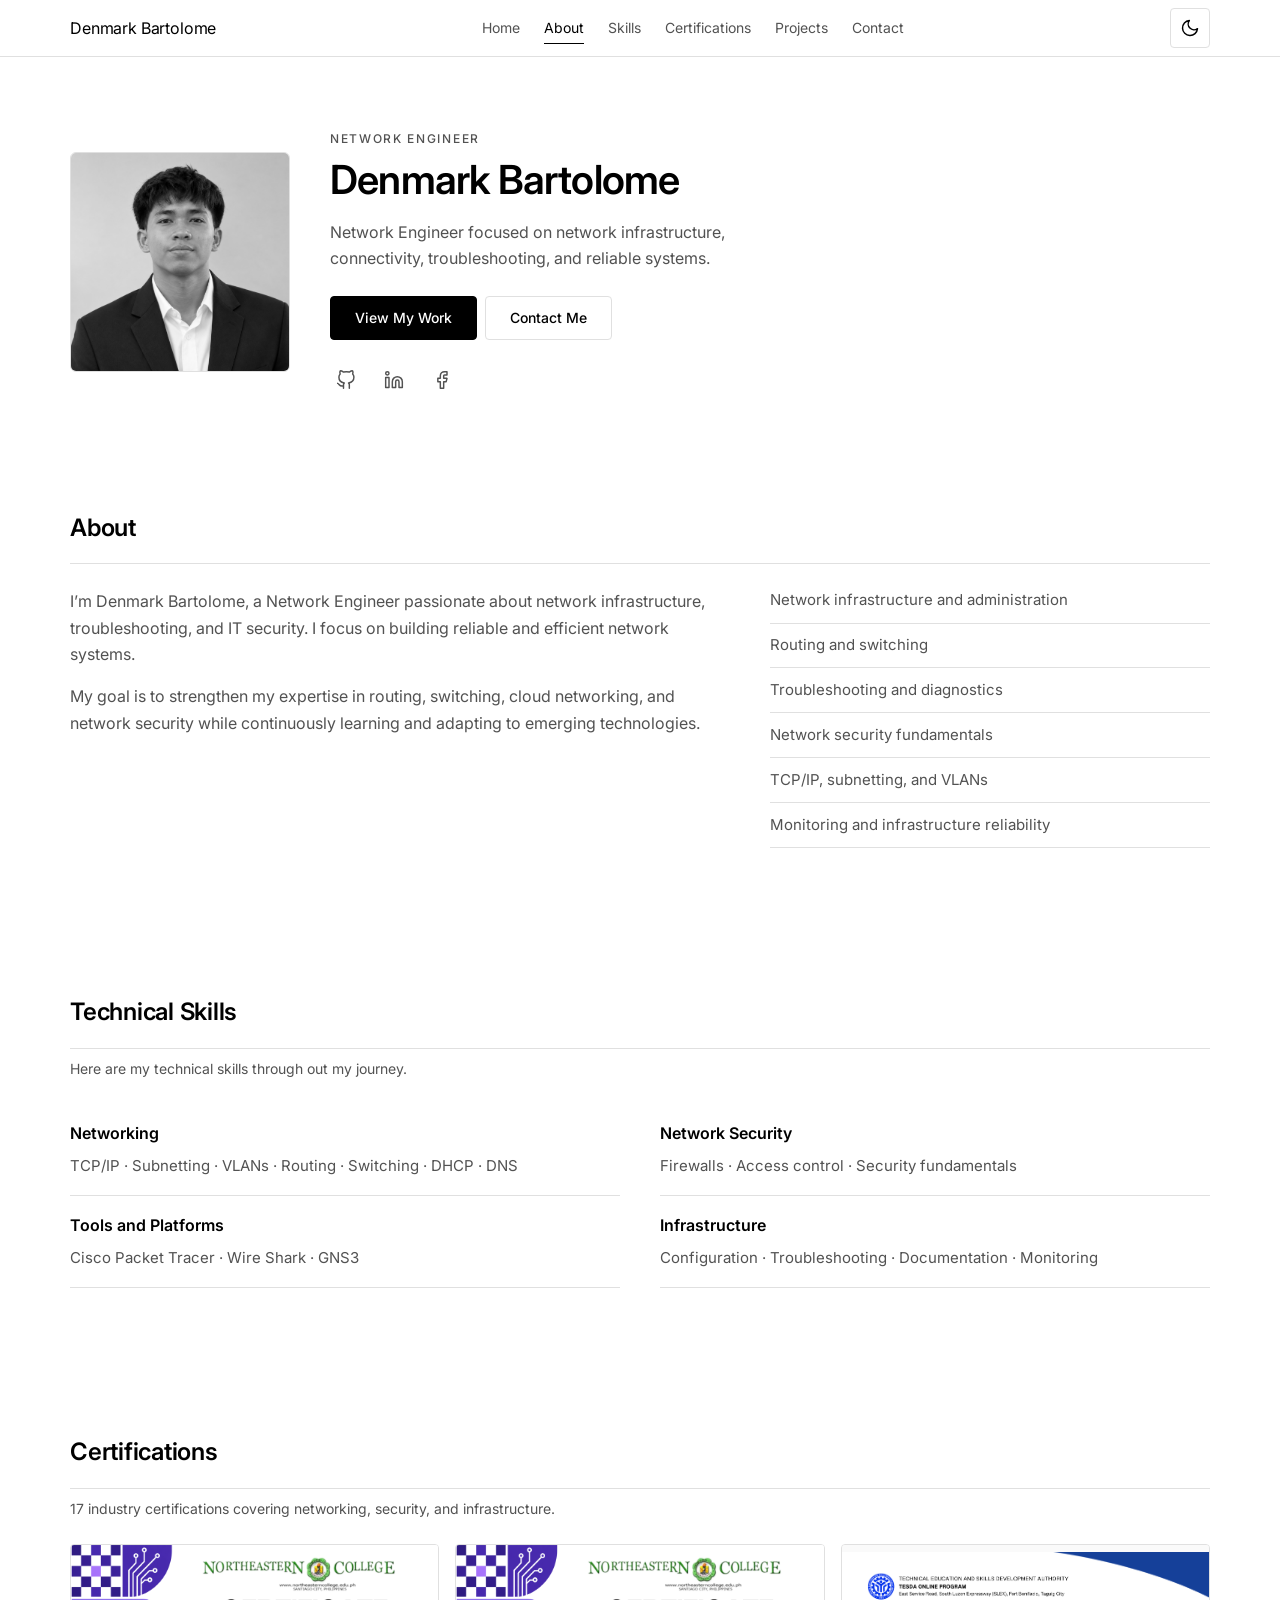
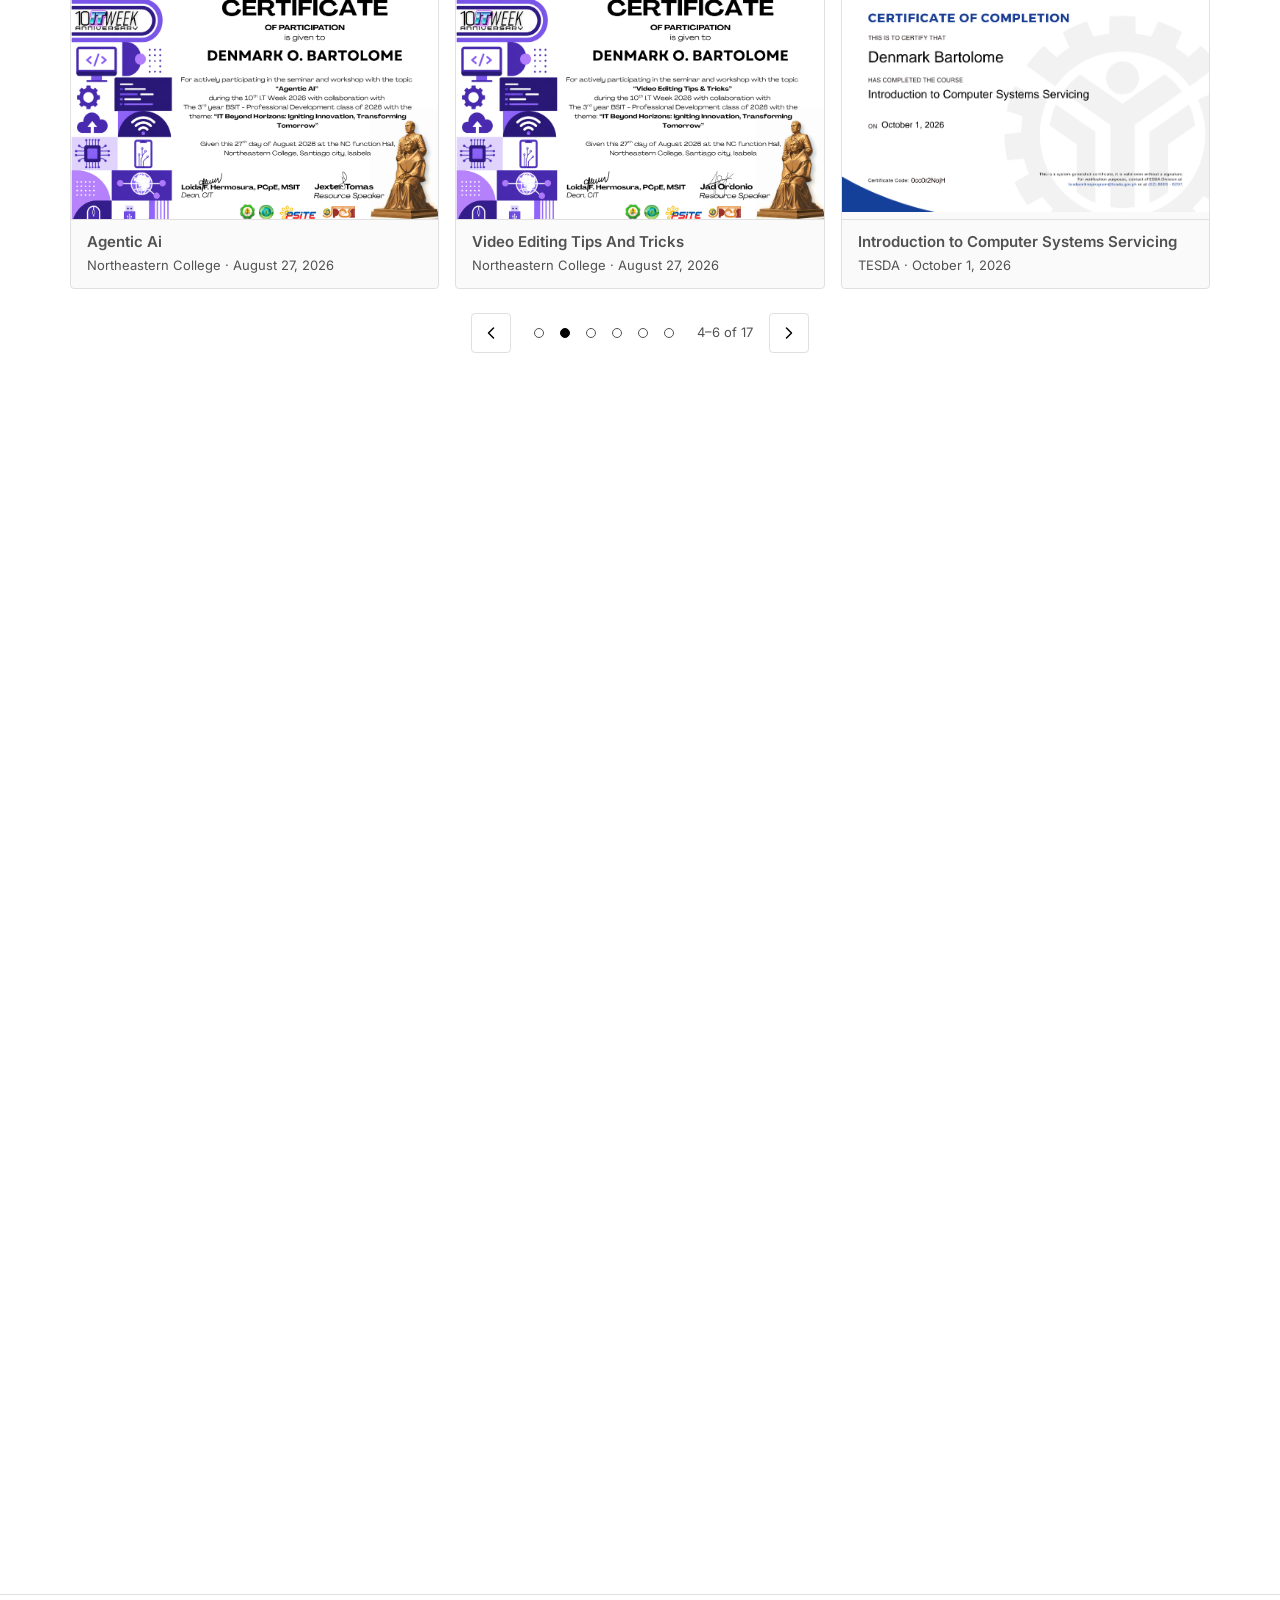
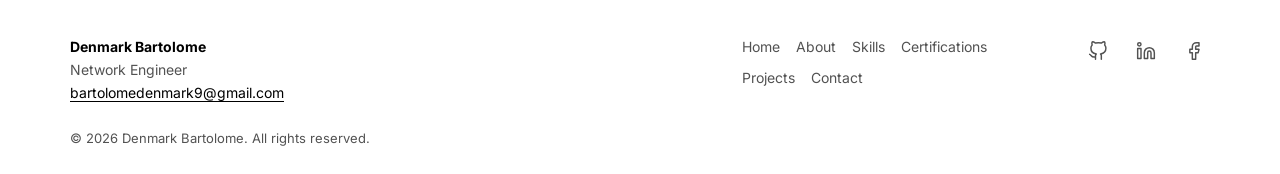
==== index.html @ 3437fa39 "Add files via upload" ====
<!DOCTYPE html>
<html lang="en" data-theme="dark">
<head>
<meta charset="utf-8">
<meta name="viewport" content="width=device-width, initial-scale=1">
<title>Denmark Bartolome — Network Engineer</title>
<meta name="description" content="Portfolio of Denmark Bartolome, Network Engineer.">
<script>try{var t=localStorage.getItem('theme');if(!t&&window.matchMedia('(prefers-color-scheme: light)').matches)t='light';document.documentElement.dataset.theme=t||'dark'}catch(e){}</script>
<link rel="preconnect" href="https://fonts.googleapis.com">
<link rel="preconnect" href="https://fonts.gstatic.com" crossorigin>
<link href="https://fonts.googleapis.com/css2?family=Inter:wght@400;500;600&display=swap" rel="stylesheet">
<link rel="stylesheet" href="css/style.css">
</head>
<body>
<svg width="0" height="0" style="position:absolute" aria-hidden="true">
<symbol id="i-github" viewBox="0 0 24 24"><path d="M9 19c-5 1.5-5-2.5-7-3m14 6v-3.87a3.37 3.37 0 0 0-.94-2.61c3.14-.35 6.44-1.54 6.44-7A5.44 5.44 0 0 0 20 4.77 5.07 5.07 0 0 0 19.91 1S18.73.65 16 2.48a13.38 13.38 0 0 0-7 0C6.27.65 5.09 1 5.09 1A5.07 5.07 0 0 0 5 4.77a5.44 5.44 0 0 0-1.5 3.78c0 5.42 3.3 6.61 6.44 7A3.37 3.37 0 0 0 9 18.13V22"/></symbol>
<symbol id="i-linkedin" viewBox="0 0 24 24"><path d="M16 8a6 6 0 0 1 6 6v7h-4v-7a2 2 0 0 0-2-2 2 2 0 0 0-2 2v7h-4v-7a6 6 0 0 1 6-6zM2 9h4v12H2zM4 2a2 2 0 1 1 0 4 2 2 0 0 1 0-4z"/></symbol>
<symbol id="i-facebook" viewBox="0 0 24 24"><path d="M18 2h-3a5 5 0 0 0-5 5v3H7v4h3v8h4v-8h3l1-4h-4V7a1 1 0 0 1 1-1h3z"/></symbol>
<symbol id="i-mail" viewBox="0 0 24 24"><rect x="2" y="4" width="20" height="16" rx="2"/><path d="m22 7-10 7L2 7"/></symbol>
<symbol id="i-sun" viewBox="0 0 24 24"><circle cx="12" cy="12" r="4"/><path d="M12 2v2M12 20v2M4.9 4.9l1.4 1.4M17.7 17.7l1.4 1.4M2 12h2M20 12h2M4.9 19.1l1.4-1.4M17.7 6.3l1.4-1.4"/></symbol>
<symbol id="i-moon" viewBox="0 0 24 24"><path d="M21 12.79A9 9 0 1 1 11.21 3 7 7 0 0 0 21 12.79z"/></symbol>
<symbol id="i-left" viewBox="0 0 24 24"><path d="m15 18-6-6 6-6"/></symbol>
<symbol id="i-right" viewBox="0 0 24 24"><path d="m9 18 6-6-6-6"/></symbol>
</svg>

<a class="skip" href="#main">Skip to content</a>
<header class="header">
  <div class="container header-inner">
    <a class="logo" href="#home">Denmark Bartolome</a>
    <nav id="nav" class="nav" aria-label="Primary">
      <a href="#home">Home</a><a href="#about">About</a><a href="#skills">Skills</a><a href="#certifications">Certifications</a><a href="#projects">Projects</a><a href="#contact">Contact</a>
    </nav>
    <div class="header-actions">
      <button id="theme-toggle" class="icon-btn" type="button" aria-label="Switch to light mode">
        <svg class="icon icon-sun"><use href="#i-sun"/></svg><svg class="icon icon-moon"><use href="#i-moon"/></svg>
      </button>
      <button id="menu-toggle" class="icon-btn menu-btn" type="button" aria-label="Open menu" aria-expanded="false" aria-controls="nav"><span></span><span></span></button>
    </div>
  </div>
</header>

<main id="main">
<section id="home" class="section hero">
  <div class="container hero-inner reveal">
    <img class="avatar" src="assets/images/profile.png" width="160" height="160" alt="Portrait of Denmark Bartolome (replace assets/images/profile.jpg)">
    <div>
      <p class="label" id="typed">NETWORK ENGINEER</p>
      <h1>Denmark Bartolome</h1>
      <p class="lead">Network Engineer focused on network infrastructure, connectivity, troubleshooting, and reliable systems.</p>
      <div class="btn-row">
        <a class="btn btn-primary" href="#projects">View My Work</a>
        <a class="btn" href="#contact">Contact Me</a>
      </div>
      <ul class="social" aria-label="Social links">
        <li><a href="https://github.com/your-username" target="_blank" rel="noopener noreferrer" aria-label="GitHub"><svg class="icon"><use href="#i-github"/></svg></a></li>
        <li><a href="https://linkedin.com/in/your-profile" target="_blank" rel="noopener noreferrer" aria-label="LinkedIn"><svg class="icon"><use href="#i-linkedin"/></svg></a></li>
        <li><a href="https://facebook.com/your-profile" target="_blank" rel="noopener noreferrer" aria-label="Facebook"><svg class="icon"><use href="#i-facebook"/></svg></a></li>
      </ul>
    </div>
  </div>
  
</section>

<section id="about" class="section">
  <div class="container reveal">
    <h2>About</h2>
    <div class="about-grid">
      <div class="prose">
        <p>
          I’m Denmark Bartolome, a Network Engineer passionate about
          network infrastructure, troubleshooting, and IT security.
          I focus on building reliable and efficient network systems.
        </p>
        <p>
          My goal is to strengthen my expertise in routing, switching,
          cloud networking, and network security while continuously
          learning and adapting to emerging technologies.
        </p>
      </div>

      <ul class="plain-list">
        <li>Network infrastructure and administration</li>
        <li>Routing and switching</li>
        <li>Troubleshooting and diagnostics</li>
        <li>Network security fundamentals</li>
        <li>TCP/IP, subnetting, and VLANs</li>
        <li>Monitoring and infrastructure reliability</li>
      </ul>
    </div>
  </div>
</section>

<section id="skills" class="section">
  <div class="container reveal">
    <h2>Technical Skills</h2>
    <p class="note">Here are my technical skills through out my journey.</p>
    <div class="skills">
      <div><h3>Networking</h3><p>TCP/IP · Subnetting · VLANs · Routing · Switching · DHCP · DNS</p></div>
      <div><h3>Network Security</h3><p>Firewalls · Access control · Security fundamentals</p></div>
      <div><h3>Tools and Platforms</h3><p>Cisco Packet Tracer · Wire Shark · GNS3</p></div>
      <div><h3>Infrastructure</h3><p>Configuration · Troubleshooting · Documentation · Monitoring</p></div>
    </div>
  </div>
</section>

<section id="certifications" class="section">
  <div class="container reveal">
    <h2>Certifications</h2>
    <p class="note">17 industry certifications covering networking, security, and infrastructure.<p>
    <div class="carousel" id="carousel" role="region" aria-roledescription="carousel" aria-label="Certifications" tabindex="0">
      <div class="viewport"><ul class="track" id="track"></ul></div>
      <div class="carousel-controls">
        <button class="icon-btn" id="prev" type="button" aria-label="Previous certifications"><svg class="icon"><use href="#i-left"/></svg></button>
        <div class="dots" id="dots" role="group" aria-label="Choose slide"></div>
        <span class="count" id="count" aria-live="polite"></span>
        <button class="icon-btn" id="next" type="button" aria-label="Next certifications"><svg class="icon"><use href="#i-right"/></svg></button>
      </div>
    </div>
  </div>
</section>


<section id="projects" class="section">
  <div class="container reveal">
    <h2>Homelabs</h2>
    <p class="note">Hands-on networking labs built and simulated using Cisco Packet Tracer.</p>

    <div class="projects">
      <article class="project">
        <h3>VLAN Configuration &amp; Inter-VLAN Routing</h3>
        <p>Configured VLANs and inter-VLAN routing to enable communication between separate network segments.</p>
        <p class="meta">Tech: Cisco Packet Tracer, VLANs, 802.1Q, Routing</p>
        <a href="#">View Documentation</a>
      </article>

      <article class="project">
        <h3>Dynamic Routing with OSPF</h3>
        <p>Configured OSPF routing to establish dynamic route exchange and connectivity between multiple networks.</p>
        <p class="meta">Tech: Cisco Packet Tracer, OSPF, IPv4, Subnetting</p>
        <a href="#">View Documentation</a>
      </article>

      <article class="project">
        <h3>DHCP &amp; Network Services</h3>
        <p>Configured DHCP services to automate IP address assignment and simplify network device configuration.</p>
        <p class="meta">Tech: Cisco Packet Tracer, DHCP, DNS, TCP/IP</p>
        <a href="#">View Documentation</a>
      </article>

      <article class="project">
        <h3>ACL &amp; Network Security</h3>
        <p>Implemented access control lists to filter network traffic and practice basic network access restrictions.</p>
        <p class="meta">Tech: Cisco Packet Tracer, ACLs, Routers, Switches</p>
        <a href="#">View Documentation</a>
      </article>
    </div>
  </div>
</section>


<section id="contact" class="section">
  <div class="container reveal">
    <h2>Contact</h2>
    <p class="note">Contact me here on my socials and let's work together!</p>
    <ul class="contact-list">
      <li><svg class="icon"><use href="#i-mail"/></svg><span>Email</span><a href="mailto:bartolomedenmark9@gmail.com">bartolomedenmark9@gmail.com</a></li>
      <li><svg class="icon"><use href="#i-linkedin"/></svg><span>LinkedIn</span><a href="https://www.linkedin.com/in/denmark-bartolome-845564428/" target="_blank" rel="noopener noreferrer">linkedin.com/in/denmark-bartolome-845564428/</a></li>
      <li><svg class="icon"><use href="#i-github"/></svg><span>GitHub</span><a href="https://github.com/denmarkbartolome" target="_blank" rel="noopener noreferrer">github.com/denmarkbartolome</a></li>
      <li><svg class="icon"><use href="#i-facebook"/></svg><span>Facebook</span><a href="https://www.facebook.com/denmark.bartolome.58/" target="_blank" rel="noopener noreferrer">facebook.com/denmark.bartolome.58</a></li>
    </ul>
  </div>
</section>
</main>

<footer class="footer">
  <div class="container footer-inner">
    <div><strong>Denmark Bartolome</strong><br><span class="muted">Network Engineer</span><br><a href="mailto:bartolomedenmark9@gmail.com">bartolomedenmark9@gmail.com</a></div>
    <nav aria-label="Footer"><a href="#home">Home</a><a href="#about">About</a><a href="#skills">Skills</a><a href="#certifications">Certifications</a><a href="#projects">Projects</a><a href="#contact">Contact</a></nav>
    <ul class="social">
      <li><a href="https://github.com/denmarkbartolome" target="_blank" rel="noopener noreferrer" aria-label="GitHub"><svg class="icon"><use href="#i-github"/></svg></a></li>
      <li><a href="https://www.linkedin.com/in/denmark-bartolome-845564428/" target="_blank" rel="noopener noreferrer" aria-label="LinkedIn"><svg class="icon"><use href="#i-linkedin"/></svg></a></li>
      <li><a href="https://www.facebook.com/denmark.bartolome.58/" target="_blank" rel="noopener noreferrer" aria-label="Facebook"><svg class="icon"><use href="#i-facebook"/></svg></a></li>
    </ul>
  </div>
  <p class="container copy muted">© <span id="year"></span> Denmark Bartolome. All rights reserved.</p>
</footer>

<dialog id="cert-dialog" aria-labelledby="cert-title">
  <h3 id="cert-title"></h3>
  <dl id="cert-body"></dl>
  <div class="btn-row"><a class="btn btn-primary" id="cert-link" target="_blank" rel="noopener noreferrer">Verify Credential</a><button class="btn" id="cert-close" type="button">Close</button></div>
</dialog>
<script src="js/script.js"></script>
</body>
</html>
---- css/style.css ----
:root{--font:'Inter',system-ui,-apple-system,'Segoe UI',Roboto,Arial,sans-serif;
--s1:.5rem;--s2:1rem;--s3:1.5rem;--s4:2.5rem;--s5:4.5rem;--max:1140px;--radius:4px;--ease:.25s ease;
--bg:#0a0a0a;--fg:#fff;--fg2:#a3a3a3;--line:#2a2a2a;--surface:#111}
[data-theme=light]{--bg:#fff;--fg:#000;--fg2:#525252;--line:#e0e0e0;--surface:#fafafa}
*{box-sizing:border-box;margin:0}
html{scroll-behavior:smooth;scroll-padding-top:64px}
body{font:400 1rem/1.65 var(--font);background:var(--bg);color:var(--fg);-webkit-font-smoothing:antialiased}
.theme-anim,.theme-anim *{transition:background-color .35s ease,color .35s ease,border-color .35s ease!important}
.container{width:min(100% - 2rem,var(--max));margin-inline:auto}
a{color:inherit}
:focus-visible{outline:2px solid var(--fg);outline-offset:3px}
.skip{position:absolute;left:-999px;background:var(--fg);color:var(--bg);padding:var(--s1) var(--s2);z-index:100}.skip:focus{left:var(--s2);top:var(--s1)}
h1{font-size:clamp(1.9rem,4vw,2.5rem);line-height:1.15;font-weight:600;letter-spacing:-.02em}
h2{font-size:1.5rem;font-weight:600;letter-spacing:-.01em;margin-bottom:var(--s3);padding-bottom:var(--s2);border-bottom:1px solid var(--line)}
h3{font-size:1rem;font-weight:600;margin-bottom:var(--s1)}
.label{font-size:.75rem;letter-spacing:.14em;color:var(--fg2);font-weight:500;margin-bottom:var(--s1)}
.lead{color:var(--fg2);max-width:46ch;margin:var(--s2) 0 var(--s3)}
.note,.muted,.meta{color:var(--fg2)}.note{font-size:.875rem;margin:-1rem 0 var(--s3)}.meta{font-size:.875rem;margin-top:var(--s1)}
code{font-size:.85em;border:1px solid var(--line);padding:0 .3em;border-radius:3px}
.icon{width:20px;height:20px;fill:none;stroke:currentColor;stroke-width:1.75;stroke-linecap:round;stroke-linejoin:round;flex:none}
.header{position:sticky;top:0;z-index:50;background:var(--bg);border-bottom:1px solid var(--line)}
.header-inner{display:flex;align-items:center;justify-content:space-between;height:56px;gap:var(--s2)}
.logo{font-weight:400;text-decoration:none;letter-spacing:-.01em}
.nav{display:flex;gap:var(--s3)}
.nav a{font-size:.875rem;color:var(--fg2);text-decoration:none;position:relative;padding:.25rem 0;transition:color var(--ease)}
.nav a::after{content:"";position:absolute;left:0;bottom:0;height:1px;width:100%;background:var(--fg);transform:scaleX(0);transform-origin:left;transition:transform var(--ease)}
.nav a:hover,.nav a.active{color:var(--fg)}.nav a.active::after,.nav a:hover::after{transform:scaleX(1)}
.header-actions{display:flex;gap:var(--s1)}
.icon-btn{display:inline-grid;place-items:center;width:40px;height:40px;background:none;color:var(--fg);border:1px solid var(--line);border-radius:var(--radius);cursor:pointer;transition:border-color var(--ease),background var(--ease)}
.icon-btn:hover:not(:disabled){border-color:var(--fg)}.icon-btn:disabled{opacity:.35;cursor:default}
.icon-sun{display:none}[data-theme=dark] .icon-sun{display:block}[data-theme=dark] .icon-moon{display:none}
.menu-btn{display:none;position:relative}
.menu-btn span{position:absolute;width:16px;height:1.5px;background:currentColor;transition:transform var(--ease)}
.menu-btn span:first-child{transform:translateY(-3px)}.menu-btn span:last-child{transform:translateY(3px)}
.menu-btn[aria-expanded=true] span:first-child{transform:rotate(45deg)}.menu-btn[aria-expanded=true] span:last-child{transform:rotate(-45deg)}
@media(max-width:820px){
.menu-btn{display:inline-grid}
.nav{position:absolute;top:100%;left:0;right:0;flex-direction:column;gap:0;background:var(--bg);border-bottom:1px solid var(--line);padding:0 1rem;max-height:0;overflow:hidden;visibility:hidden;opacity:0;transition:max-height .3s ease,opacity .25s ease,visibility .3s}
.nav.open{max-height:360px;opacity:1;visibility:visible;padding-block:var(--s1)}
.nav a{padding:.75rem 0;font-size:1rem}.nav a::after{display:none}}
.section{padding-block:var(--s5)}
.hero{padding-block:var(--s5) var(--s4)}
.hero-inner{display:grid;gap:var(--s3);align-items:center;justify-items:start}
@media(min-width:700px){.hero-inner{grid-template-columns:auto 1fr;gap:var(--s4)}}
.avatar{width:160px;height:160px;object-fit:cover;border-radius:6px;border:1px solid var(--line);filter:grayscale(1)}
@media(min-width:700px){.avatar{width:220px;height:220px}}
.btn-row{display:flex;flex-wrap:wrap;gap:var(--s1)}
.btn{display:inline-flex;align-items:center;min-height:44px;padding:0 var(--s3);font:500 .875rem var(--font);color:var(--fg);background:none;border:1px solid var(--line);border-radius:var(--radius);text-decoration:none;cursor:pointer;transition:border-color var(--ease),background var(--ease),color var(--ease)}
.btn:hover{border-color:var(--fg)}
.btn-primary{background:var(--fg);color:var(--bg);border-color:var(--fg)}.btn-primary:hover{background:var(--bg);color:var(--fg)}
.social{display:flex;gap:var(--s2);list-style:none;padding:0;margin-top:var(--s3)}
.social a{color:var(--fg2);display:grid;place-items:center;width:32px;height:32px;transition:color var(--ease),transform var(--ease)}.social a:hover{color:var(--fg);transform:translateY(-2px)}
.about-grid{display:grid;gap:var(--s3)}@media(min-width:800px){.about-grid{grid-template-columns:3fr 2fr;gap:var(--s4)}}
.prose p+p{margin-top:var(--s2)}.prose,.plain-list{color:var(--fg2)}
.plain-list{list-style:none;padding:0}.plain-list li{padding:.6rem 0;border-bottom:1px solid var(--line);font-size:.9375rem}.plain-list li:first-child{padding-top:0}
.skills{display:grid;gap:0}@media(min-width:700px){.skills{grid-template-columns:1fr 1fr;column-gap:var(--s4)}}
.skills div{padding:var(--s2) 0;border-bottom:1px solid var(--line)}.skills p{color:var(--fg2);font-size:.9375rem}
.carousel{outline-offset:6px}
.viewport{overflow:hidden;touch-action:pan-y}
.track{--gap:16px;--per:3;display:flex;gap:var(--gap);list-style:none;padding:0;transition:transform .45s cubic-bezier(.4,0,.2,1)}
.card{flex:0 0 calc((100% - (var(--per) - 1)*var(--gap))/var(--per));height:150px;display:flex;flex-direction:column;justify-content:space-between;text-align:left;padding:var(--s2);font:inherit;color:var(--fg);background:var(--surface);border:1px solid var(--line);border-radius:var(--radius);cursor:pointer;transition:border-color var(--ease),transform var(--ease)}
.card:hover{border-color:var(--fg);transform:translateY(-2px)}
.card strong{font-size:.9375rem;font-weight:600;line-height:1.35;display:-webkit-box;-webkit-line-clamp:2;-webkit-box-orient:vertical;overflow:hidden}
.card span{font-size:.8125rem;color:var(--fg2)}.card .idx{font-size:.75rem;letter-spacing:.1em}
.carousel-controls{display:flex;align-items:center;justify-content:center;gap:var(--s2);margin-top:var(--s3);flex-wrap:wrap}
.dots{display:flex;gap:2px}
.dot{width:24px;height:24px;background:none;border:0;cursor:pointer;display:grid;place-items:center;padding:0}
.dot::before{content:"";width:8px;height:8px;border-radius:50%;border:1px solid var(--fg2);transition:background var(--ease),border-color var(--ease)}
.dot[aria-current=true]::before{background:var(--fg);border-color:var(--fg)}
.count{font-size:.8125rem;color:var(--fg2);min-width:7ch;text-align:center}
.projects{display:grid;gap:var(--s2)}@media(min-width:700px){.projects{grid-template-columns:1fr 1fr}}
.project{padding:var(--s3);border:1px solid var(--line);border-radius:var(--radius);transition:border-color var(--ease)}.project:hover{border-color:var(--fg)}
.project>p:not(.meta){color:var(--fg2);font-size:.9375rem}.project a,.contact-list a,.footer a{text-underline-offset:3px}.project a{display:inline-block;margin-top:var(--s2);font-size:.875rem}
.contact-list{list-style:none;padding:0}
.contact-list li{display:grid;grid-template-columns:20px 90px 1fr;gap:var(--s2);align-items:center;padding:var(--s2) 0;border-bottom:1px solid var(--line)}
.contact-list span{color:var(--fg2);font-size:.875rem}.contact-list a{overflow-wrap:anywhere;font-size:.9375rem}
@media(max-width:480px){.contact-list li{grid-template-columns:20px 1fr}.contact-list a{grid-column:2}}
.footer{border-top:1px solid var(--line);padding-block:var(--s4) var(--s3);font-size:.875rem}
.footer-inner{display:grid;gap:var(--s3)}@media(min-width:800px){.footer-inner{grid-template-columns:1fr auto auto;align-items:start;gap:var(--s4)}}
.footer nav{display:flex;flex-wrap:wrap;gap:var(--s1) var(--s2);max-width:300px}.footer nav a{color:var(--fg2);text-decoration:none}.footer nav a:hover{color:var(--fg)}
.footer .social{margin:0}.copy{margin-top:var(--s3);font-size:.8125rem}
dialog{margin:auto;width:min(92vw,440px);padding:var(--s3);background:var(--bg);color:var(--fg);border:1px solid var(--fg2);border-radius:var(--radius)}
dialog::backdrop{background:rgba(0,0,0,.6)}
dialog dl{margin:var(--s2) 0 var(--s3);display:grid;grid-template-columns:auto 1fr;gap:var(--s1) var(--s2);font-size:.9rem}dt{color:var(--fg2)}dd{margin:0;overflow-wrap:anywhere}
.js .reveal,.js .stagger{opacity:0;transform:translateY(14px);transition:opacity .6s ease,transform .6s ease}
.js .reveal.in,.js .stagger.in{opacity:1;transform:none}
@media(prefers-reduced-motion:reduce){html{scroll-behavior:auto}*,*::before,*::after{transition-duration:.01ms!important;animation-duration:.01ms!important}.js .reveal,.js .stagger{opacity:1;transform:none}}

.cert-img{display:block;width:100%;max-height:260px;object-fit:contain;margin-top:var(--s2);border:1px solid var(--line);border-radius:var(--radius);background:var(--surface)}

.card{height:auto;padding:0;gap:0;justify-content:flex-start;overflow:hidden}
.card .thumb{display:grid;place-items:center;width:100%;aspect-ratio:4/3;background:var(--surface);border-bottom:1px solid var(--line);overflow:hidden}
.card .thumb img{width:100%;height:100%;object-fit:contain;display:block}
.card .thumb em{font-style:normal;font-size:.8125rem;color:var(--fg2);padding:var(--s2);text-align:center}
.card .cap{display:block;padding:.75rem var(--s2)}.card .cap strong{margin-bottom:2px}

@media (max-width: 699px) {
  .hero-inner { justify-items: center; text-align: center; gap: var(--s3); }
  .avatar { width: min(68vw, 220px); height: auto; aspect-ratio: 1; }
  .hero-inner h1 { font-size: 2rem; }
  .label { font-size: .8125rem; }
  .lead { font-size: 1.0625rem; margin-inline: auto; }
  .hero .btn-row, .hero .social { justify-content: center; }
  .hero .btn { min-height: 48px; font-size: .9375rem; }
}
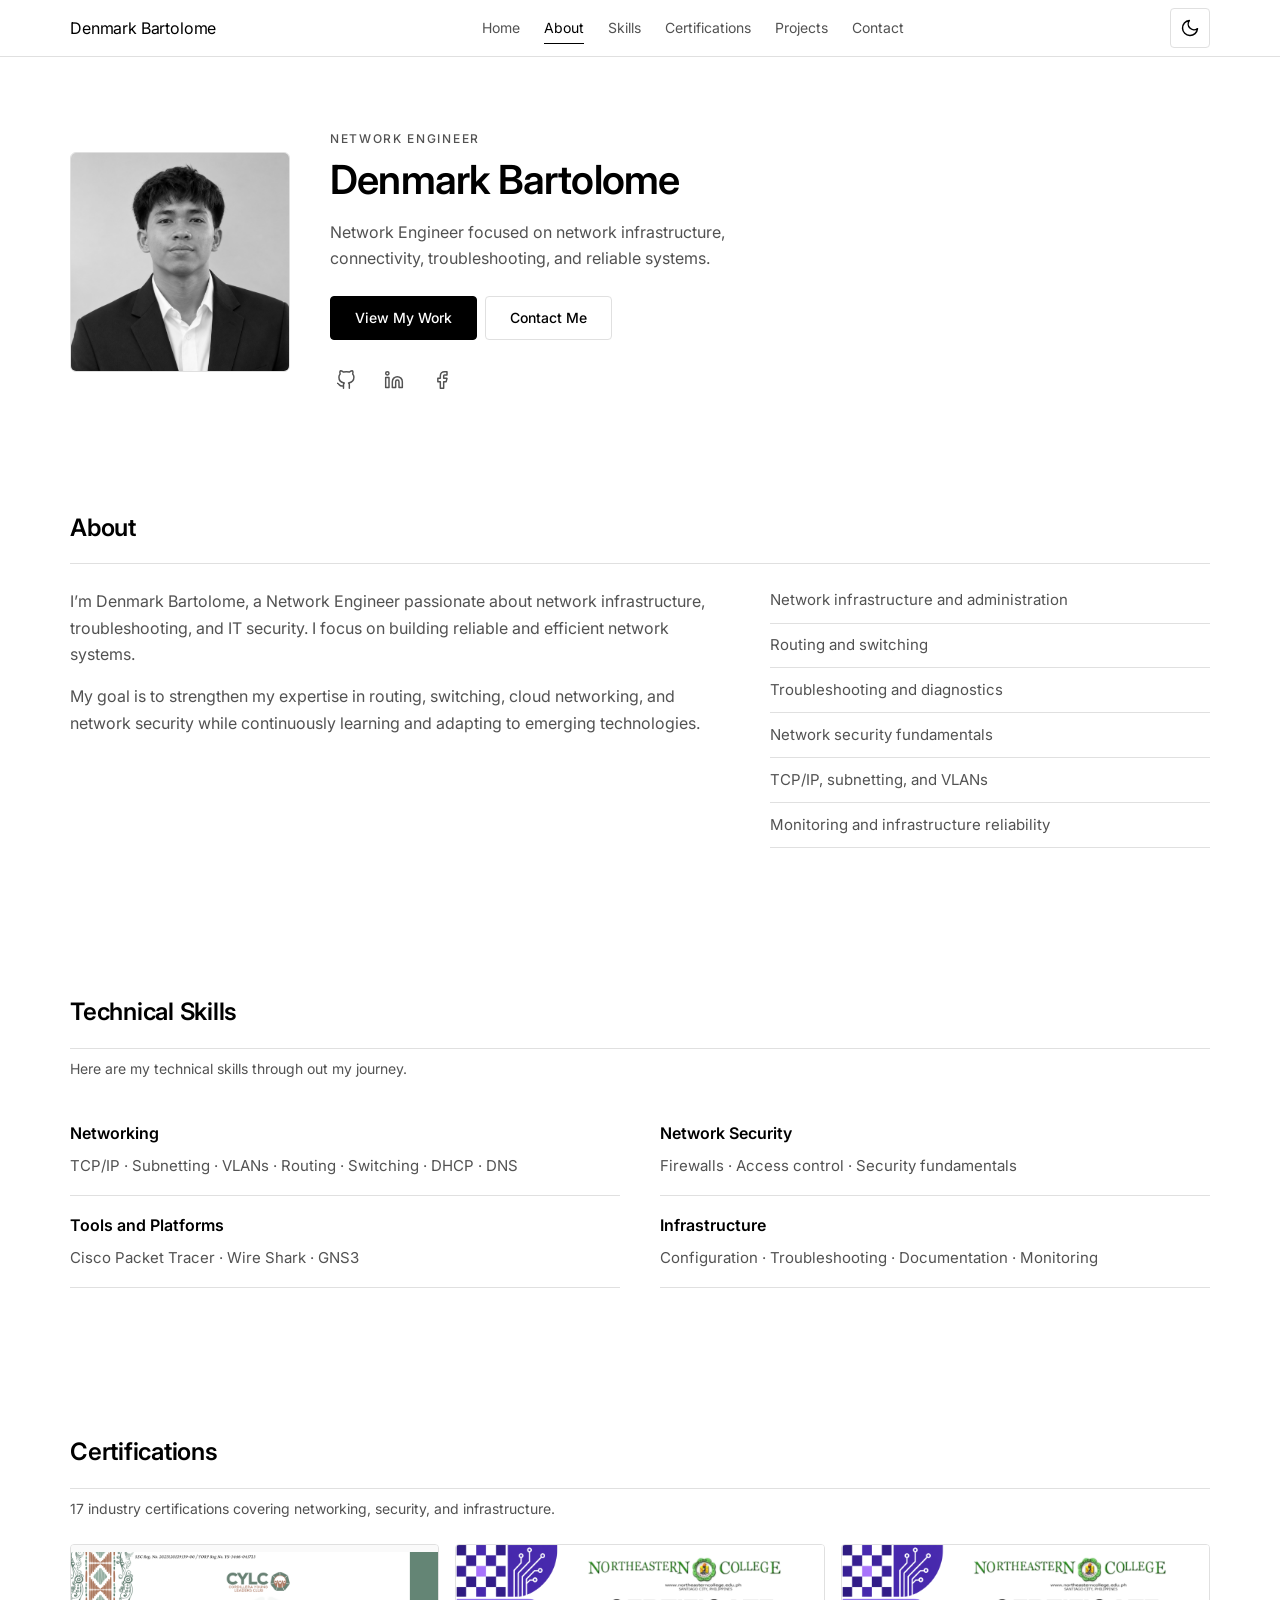
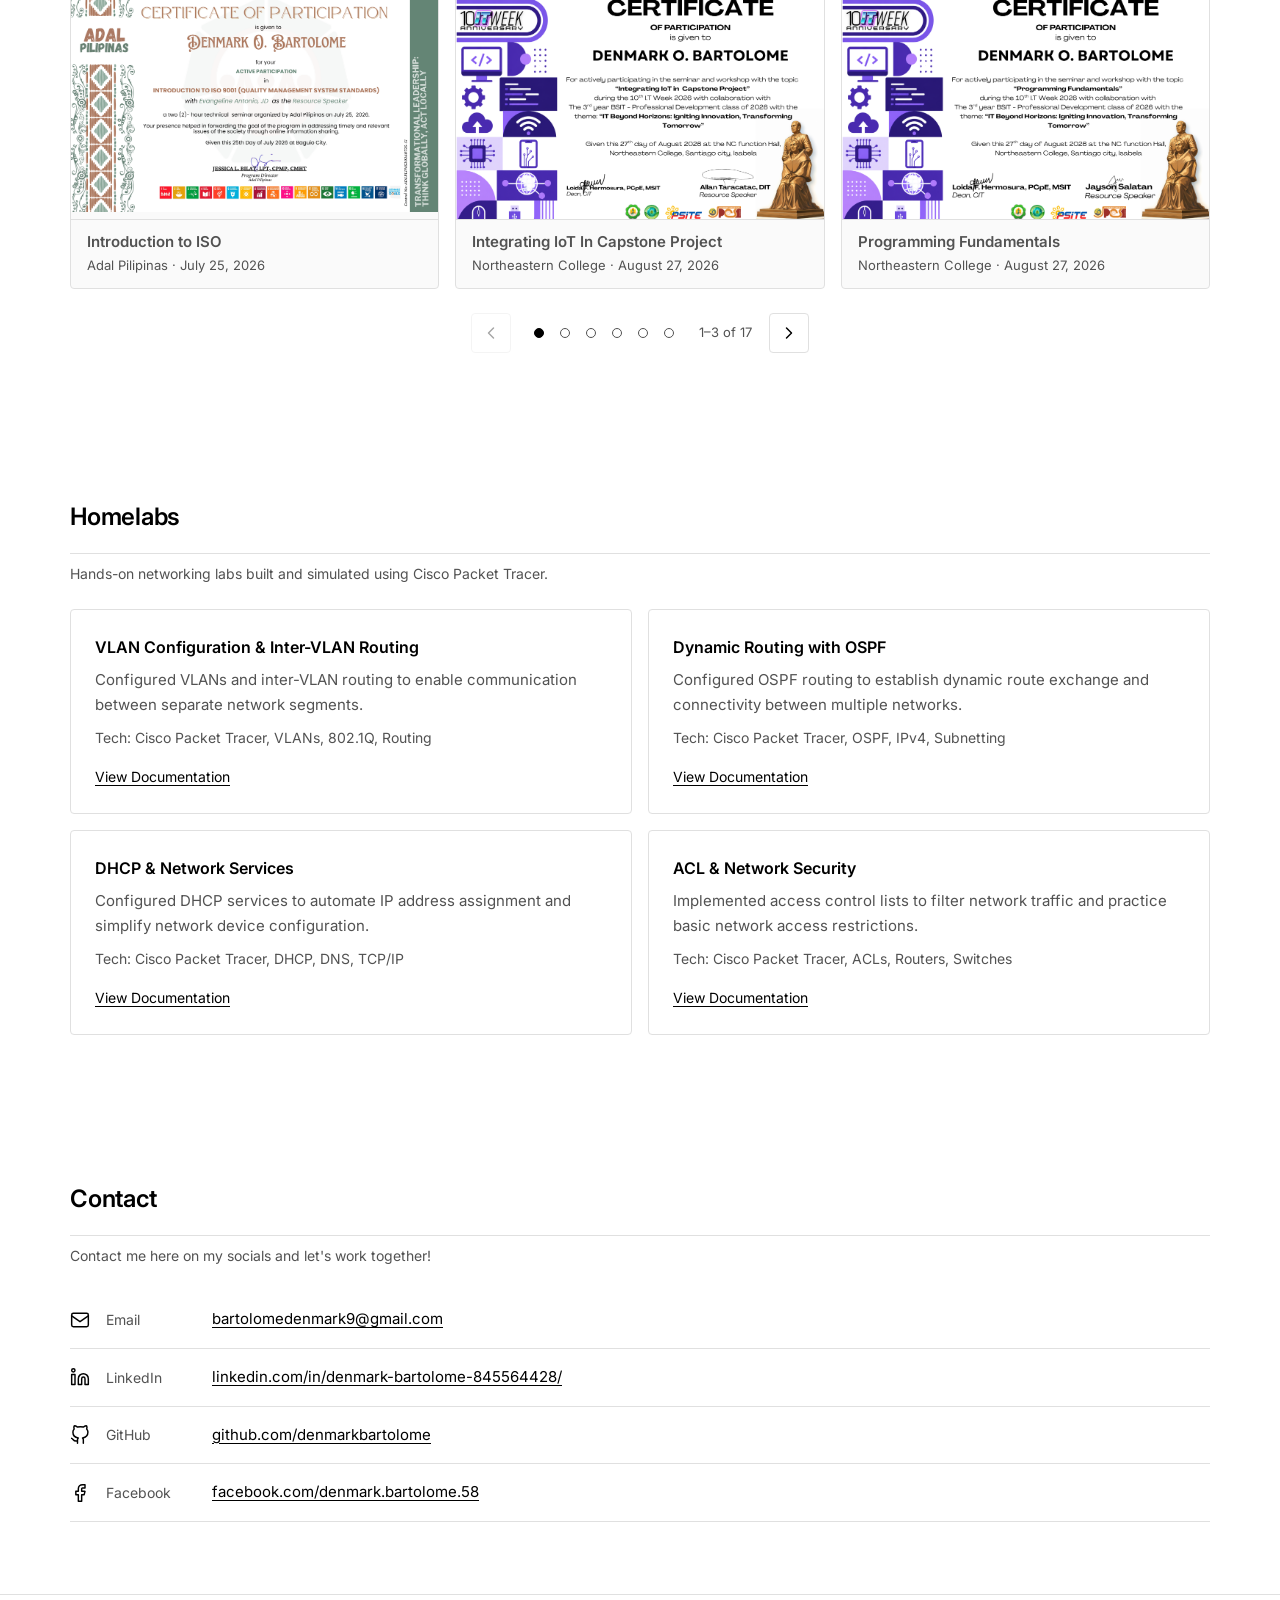
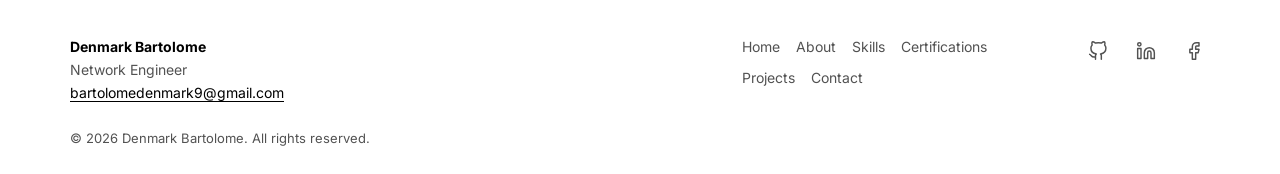
==== commit 4c147de4: "Update index.html" ====
--- a/index.html
+++ b/index.html
@@ -5,6 +5,10 @@
 <meta name="viewport" content="width=device-width, initial-scale=1">
 <title>Denmark Bartolome — Network Engineer</title>
 <meta name="description" content="Portfolio of Denmark Bartolome, Network Engineer.">
+<link rel="icon" href="favicon-32.png" type="image/png" sizes="32x32">
+<link rel="icon" href="favicon-192.png" type="image/png" sizes="192x192">
+<link rel="icon" href="favicon.ico" sizes="any">
+<link rel="apple-touch-icon" href="apple-touch-icon.png">
 <script>try{var t=localStorage.getItem('theme');if(!t&&window.matchMedia('(prefers-color-scheme: light)').matches)t='light';document.documentElement.dataset.theme=t||'dark'}catch(e){}</script>
 <link rel="preconnect" href="https://fonts.googleapis.com">
 <link rel="preconnect" href="https://fonts.gstatic.com" crossorigin>
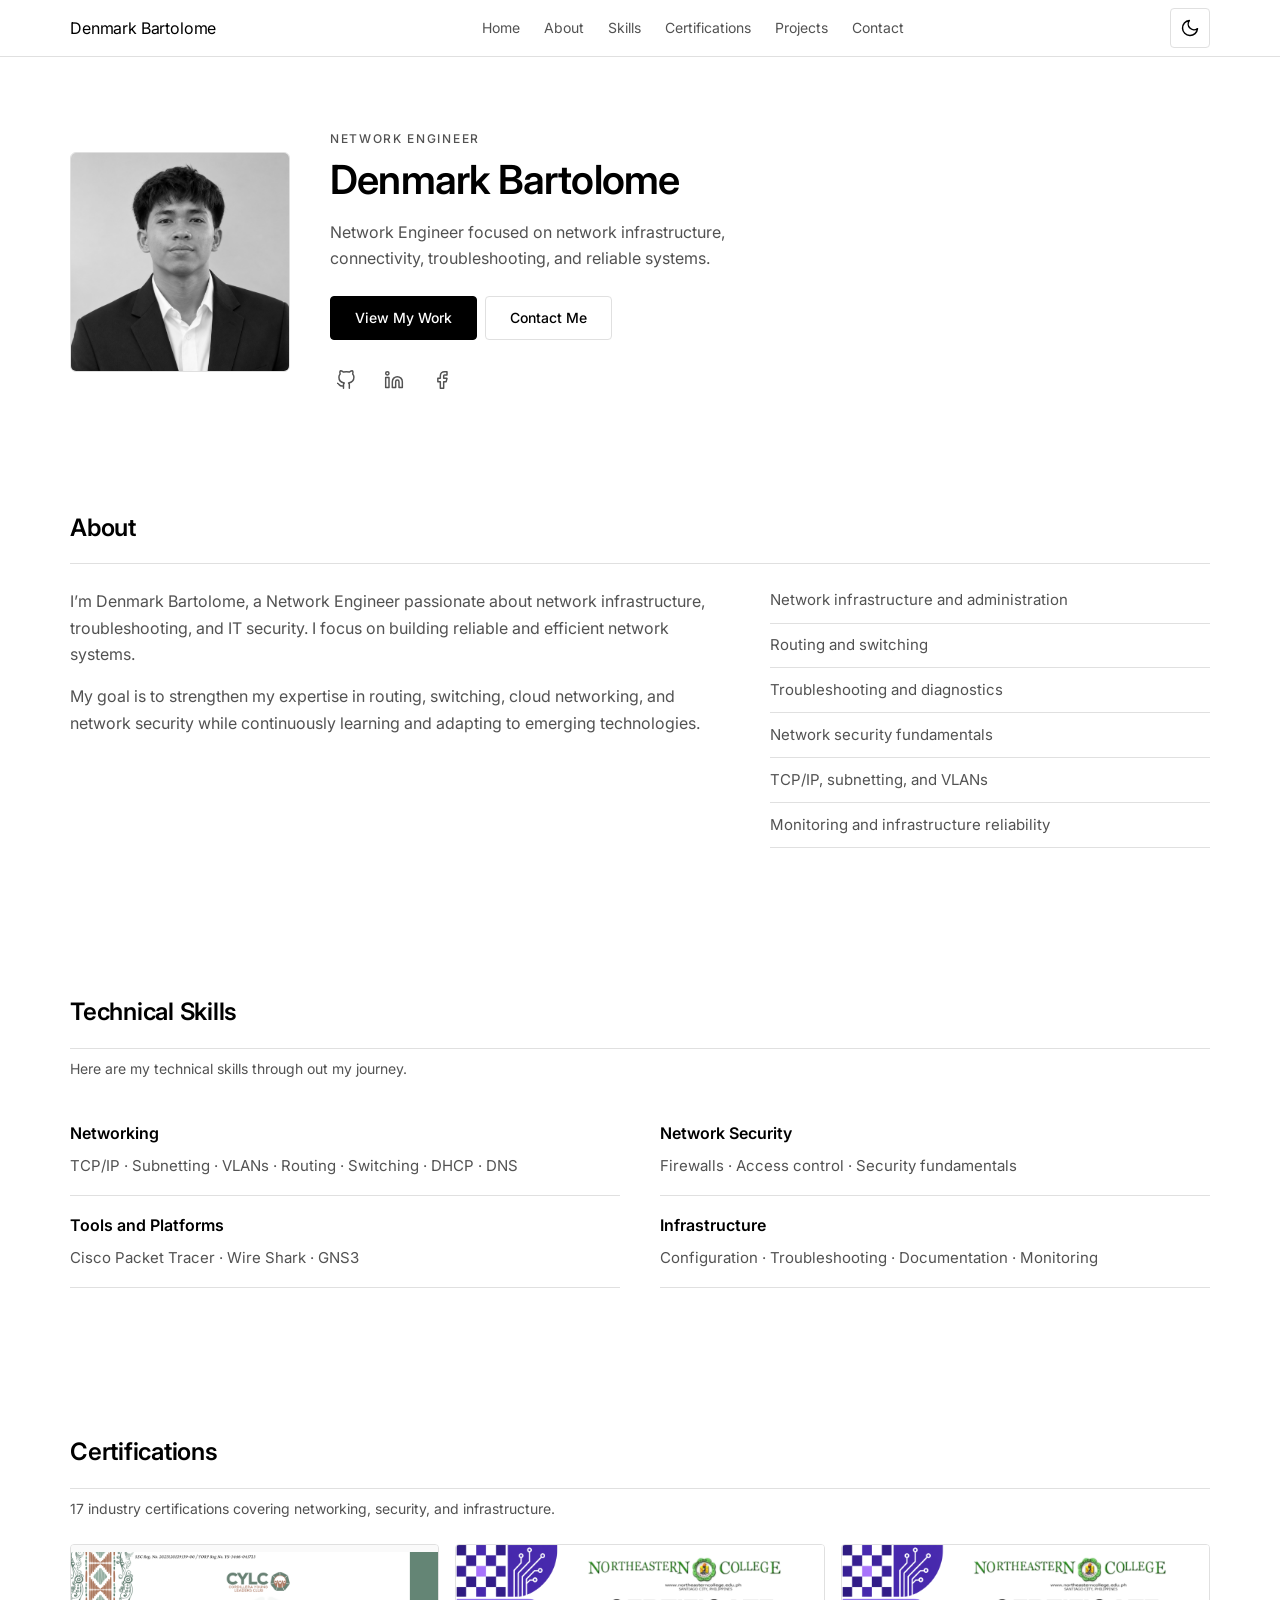
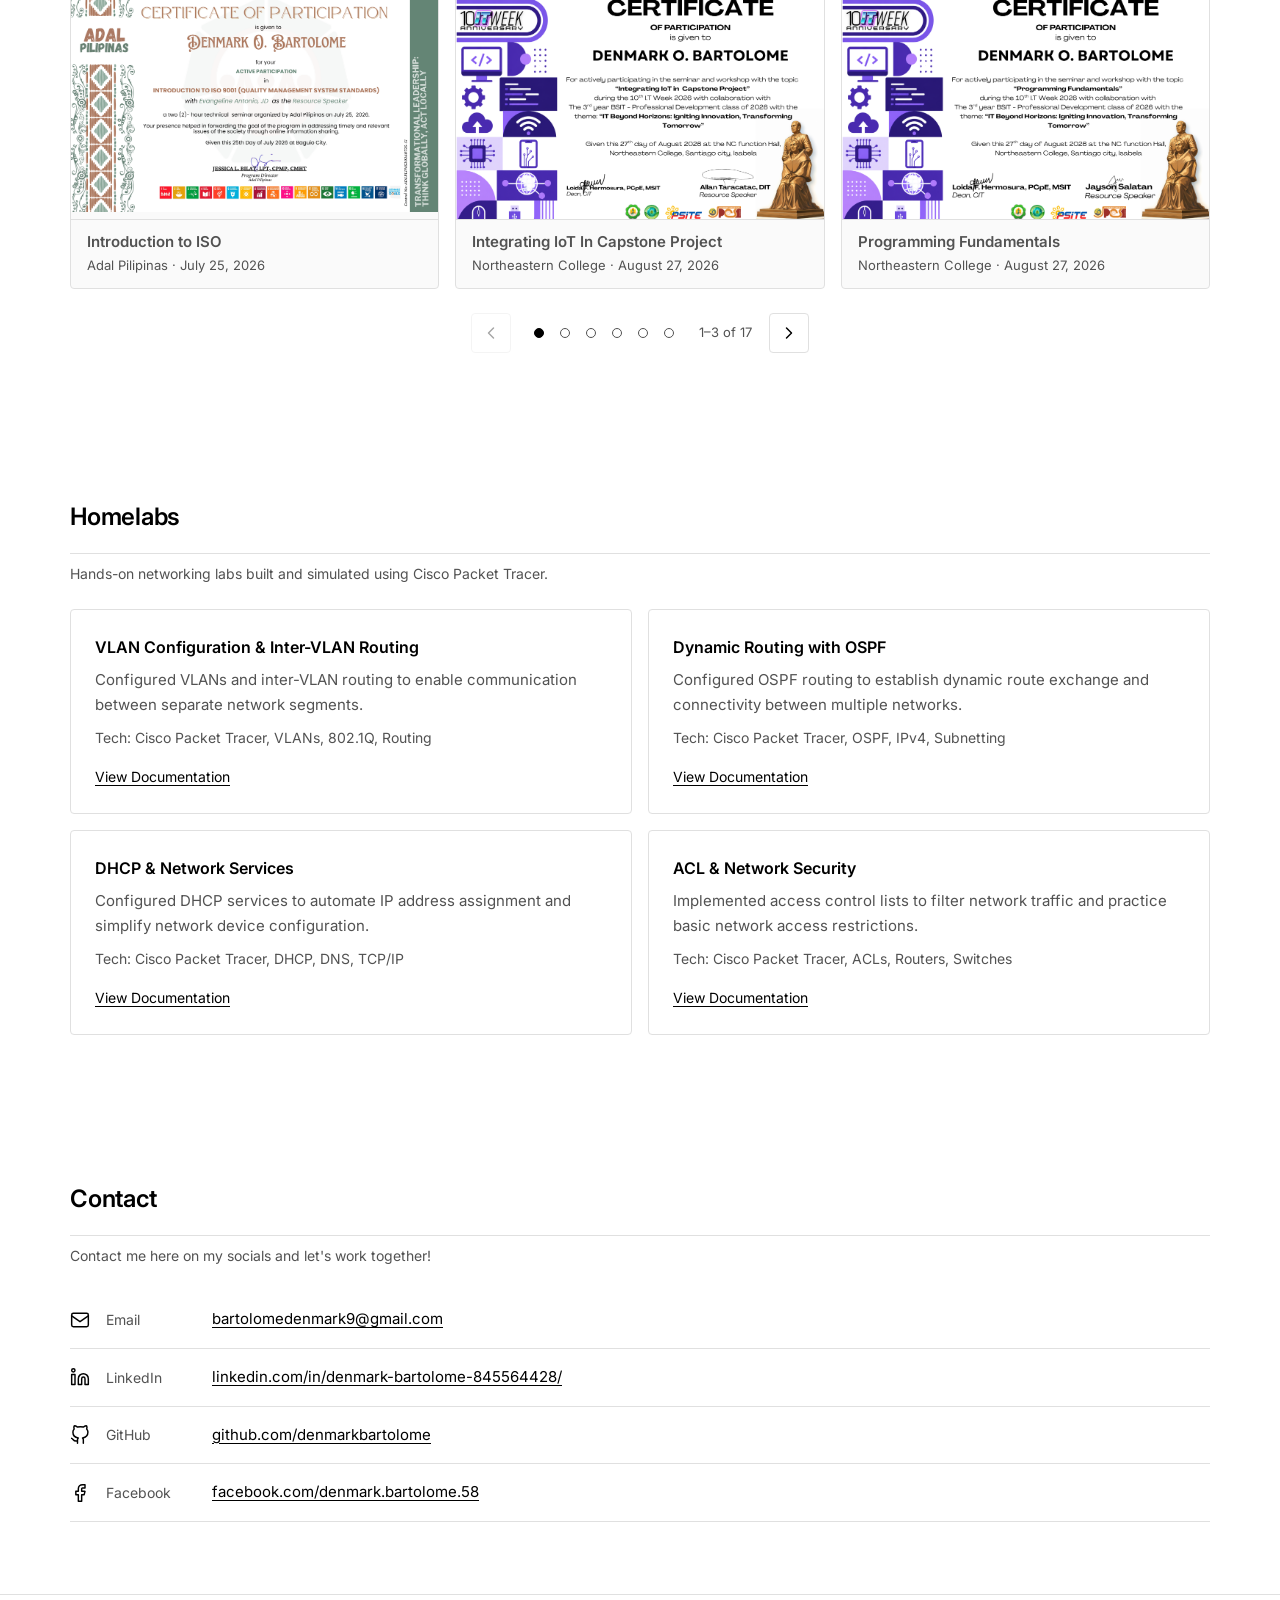
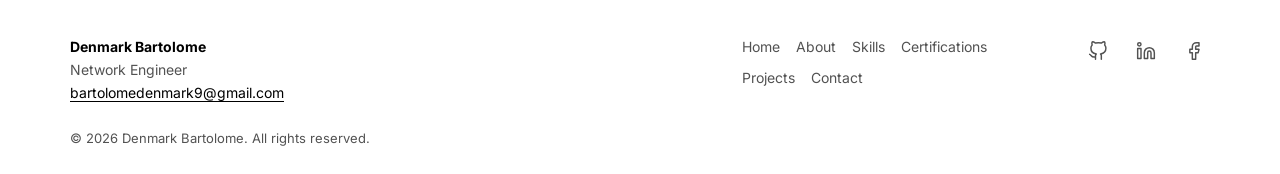
==== commit 1dc6eefa: "Update index.html" ====
--- a/index.html
+++ b/index.html
@@ -5,6 +5,15 @@
 <meta name="viewport" content="width=device-width, initial-scale=1">
 <title>Denmark Bartolome — Network Engineer</title>
 <meta name="description" content="Portfolio of Denmark Bartolome, Network Engineer.">
+<meta name="google-site-verification" content="googlede556e0ae1795a5a.html" />
+<link rel="canonical" href="https://denmarkbartolome.vercel.app/">
+<meta property="og:title" content="Denmark Bartolome — Network Engineer">
+<meta property="og:description" content="Portfolio of Denmark Bartolome, Network Engineer.">
+<meta property="og:type" content="website">
+<meta property="og:url" content="https://denmarkbartolome.vercel.app/">
+<script type="application/ld+json">
+{"@context":"https://schema.org","@type":"Person","name":"Denmark Bartolome","jobTitle":"Network Engineer","url":"https://denmarkbartolome.vercel.app/","sameAs":["https://www.linkedin.com/in/denmark-bartolome-845564428/","https://github.com/denmarkbartolome","https://www.facebook.com/denmark.bartolome.58/"]}
+</script>
 <link rel="icon" href="favicon-32.png" type="image/png" sizes="32x32">
 <link rel="icon" href="favicon-192.png" type="image/png" sizes="192x192">
 <link rel="icon" href="favicon.ico" sizes="any">
@@ -32,7 +41,7 @@
   <div class="container header-inner">
     <a class="logo" href="#home">Denmark Bartolome</a>
     <nav id="nav" class="nav" aria-label="Primary">
-      <a href="#home">Home</a><a href="#about">About</a><a href="#skills">Skills</a><a href="#certifications">Certifications</a><a href="#projects">Projects</a><a href="#contact">Contact</a>
+      <a href="#home">Home</a><a href="about">About</a><a href="#skills">Skills</a><a href="#certifications">Certifications</a><a href="#projects">Projects</a><a href="#contact">Contact</a>
     </nav>
     <div class="header-actions">
       <button id="theme-toggle" class="icon-btn" type="button" aria-label="Switch to light mode">
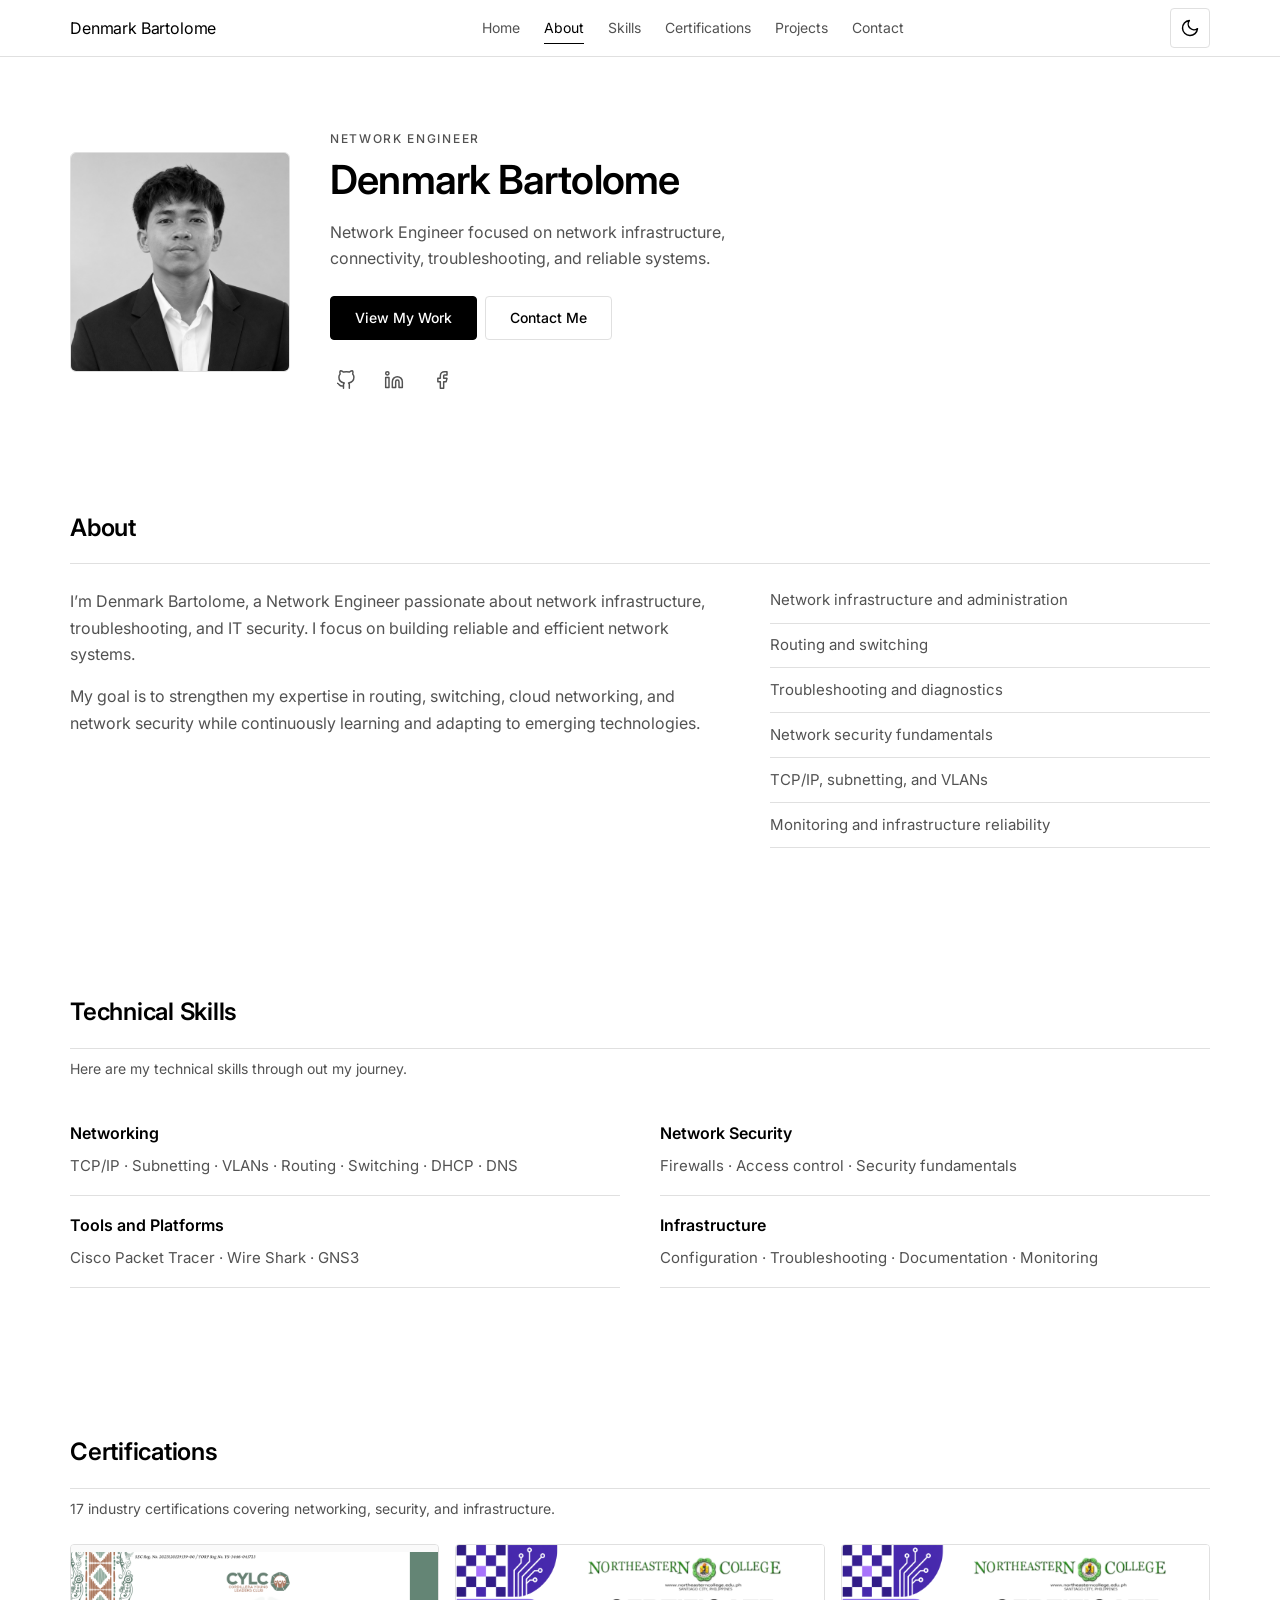
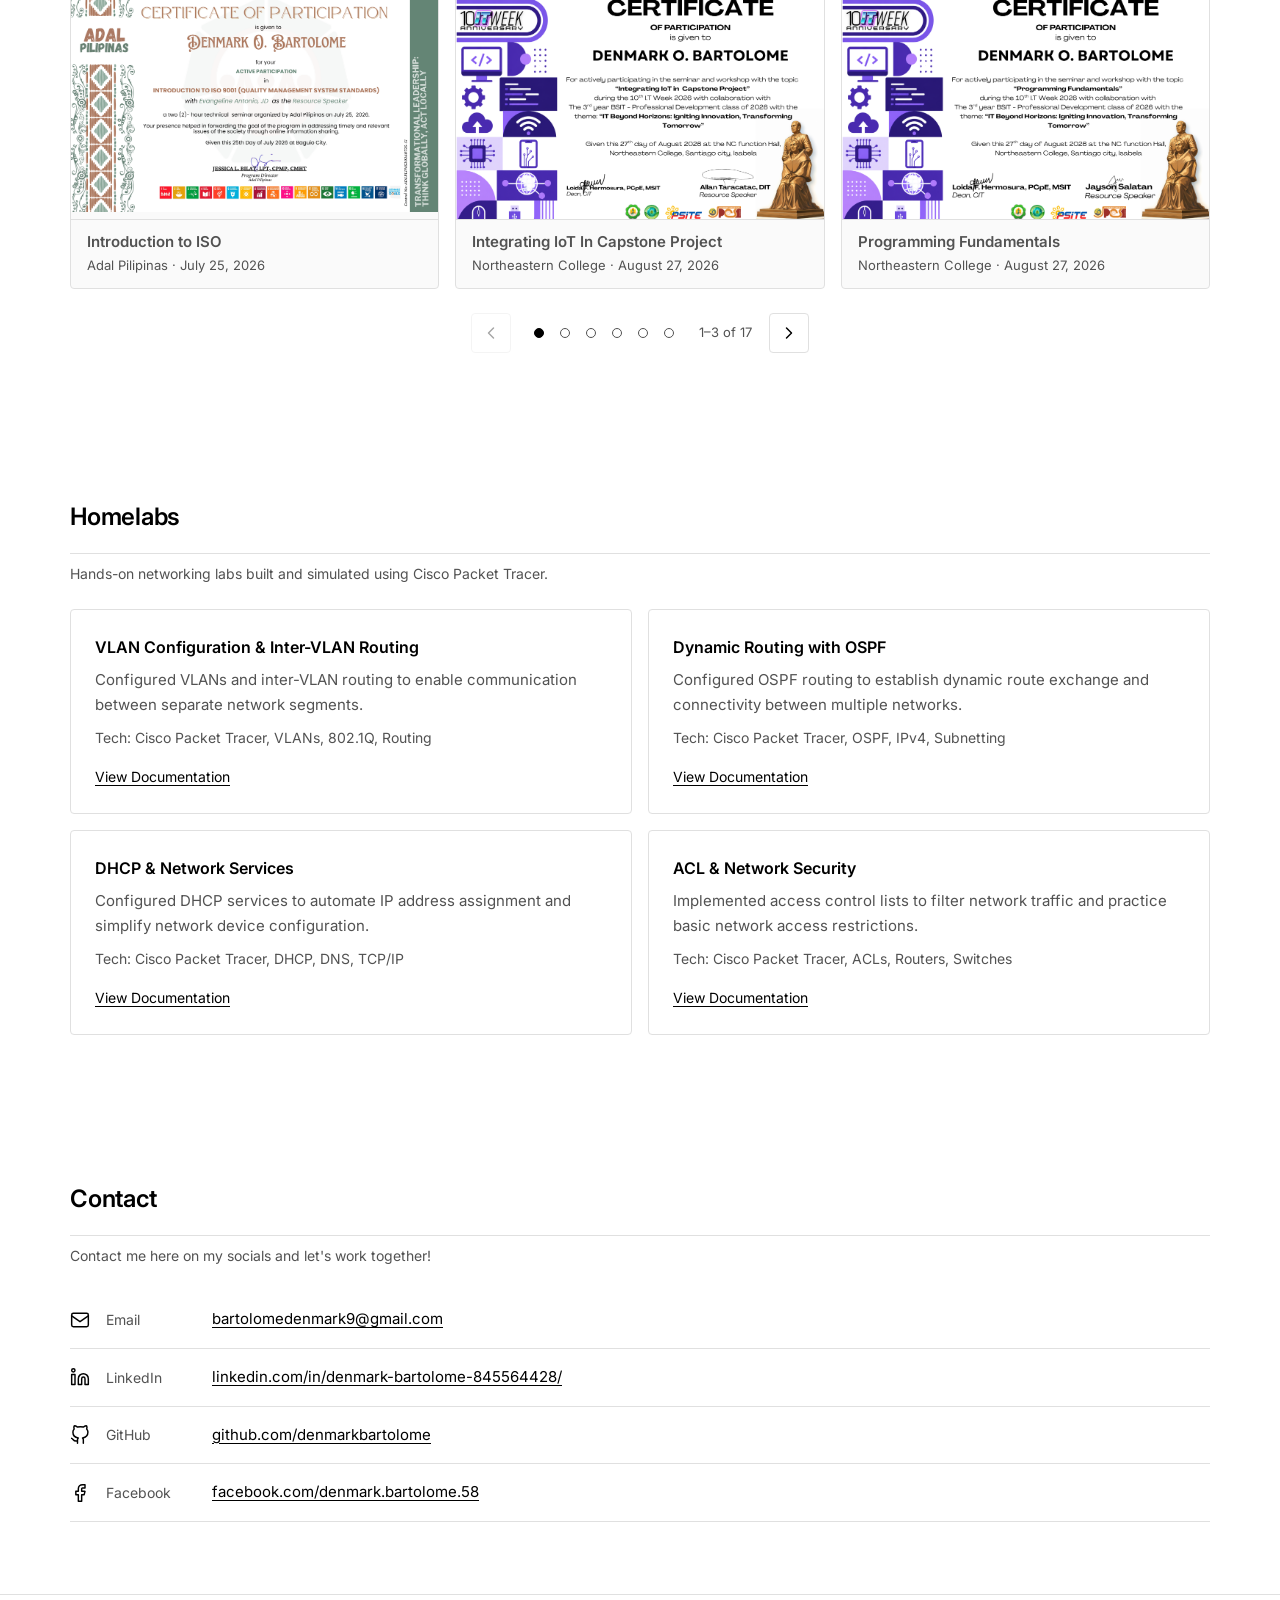
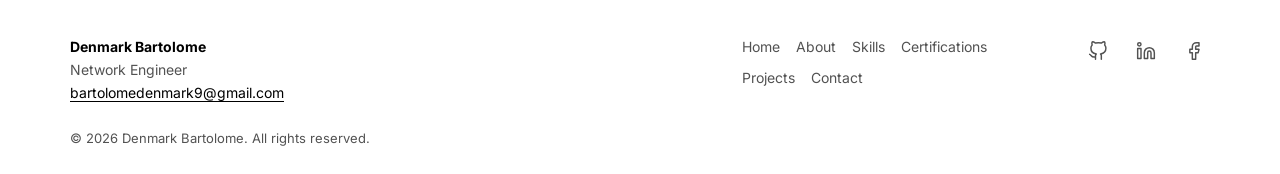
==== commit fc427311: "Update index.html" ====
--- a/index.html
+++ b/index.html
@@ -41,7 +41,7 @@
   <div class="container header-inner">
     <a class="logo" href="#home">Denmark Bartolome</a>
     <nav id="nav" class="nav" aria-label="Primary">
-      <a href="#home">Home</a><a href="about">About</a><a href="#skills">Skills</a><a href="#certifications">Certifications</a><a href="#projects">Projects</a><a href="#contact">Contact</a>
+      <a href="#home">Home</a><a href="#about">About</a><a href="#skills">Skills</a><a href="#certifications">Certifications</a><a href="#projects">Projects</a><a href="#contact">Contact</a>
     </nav>
     <div class="header-actions">
       <button id="theme-toggle" class="icon-btn" type="button" aria-label="Switch to light mode">
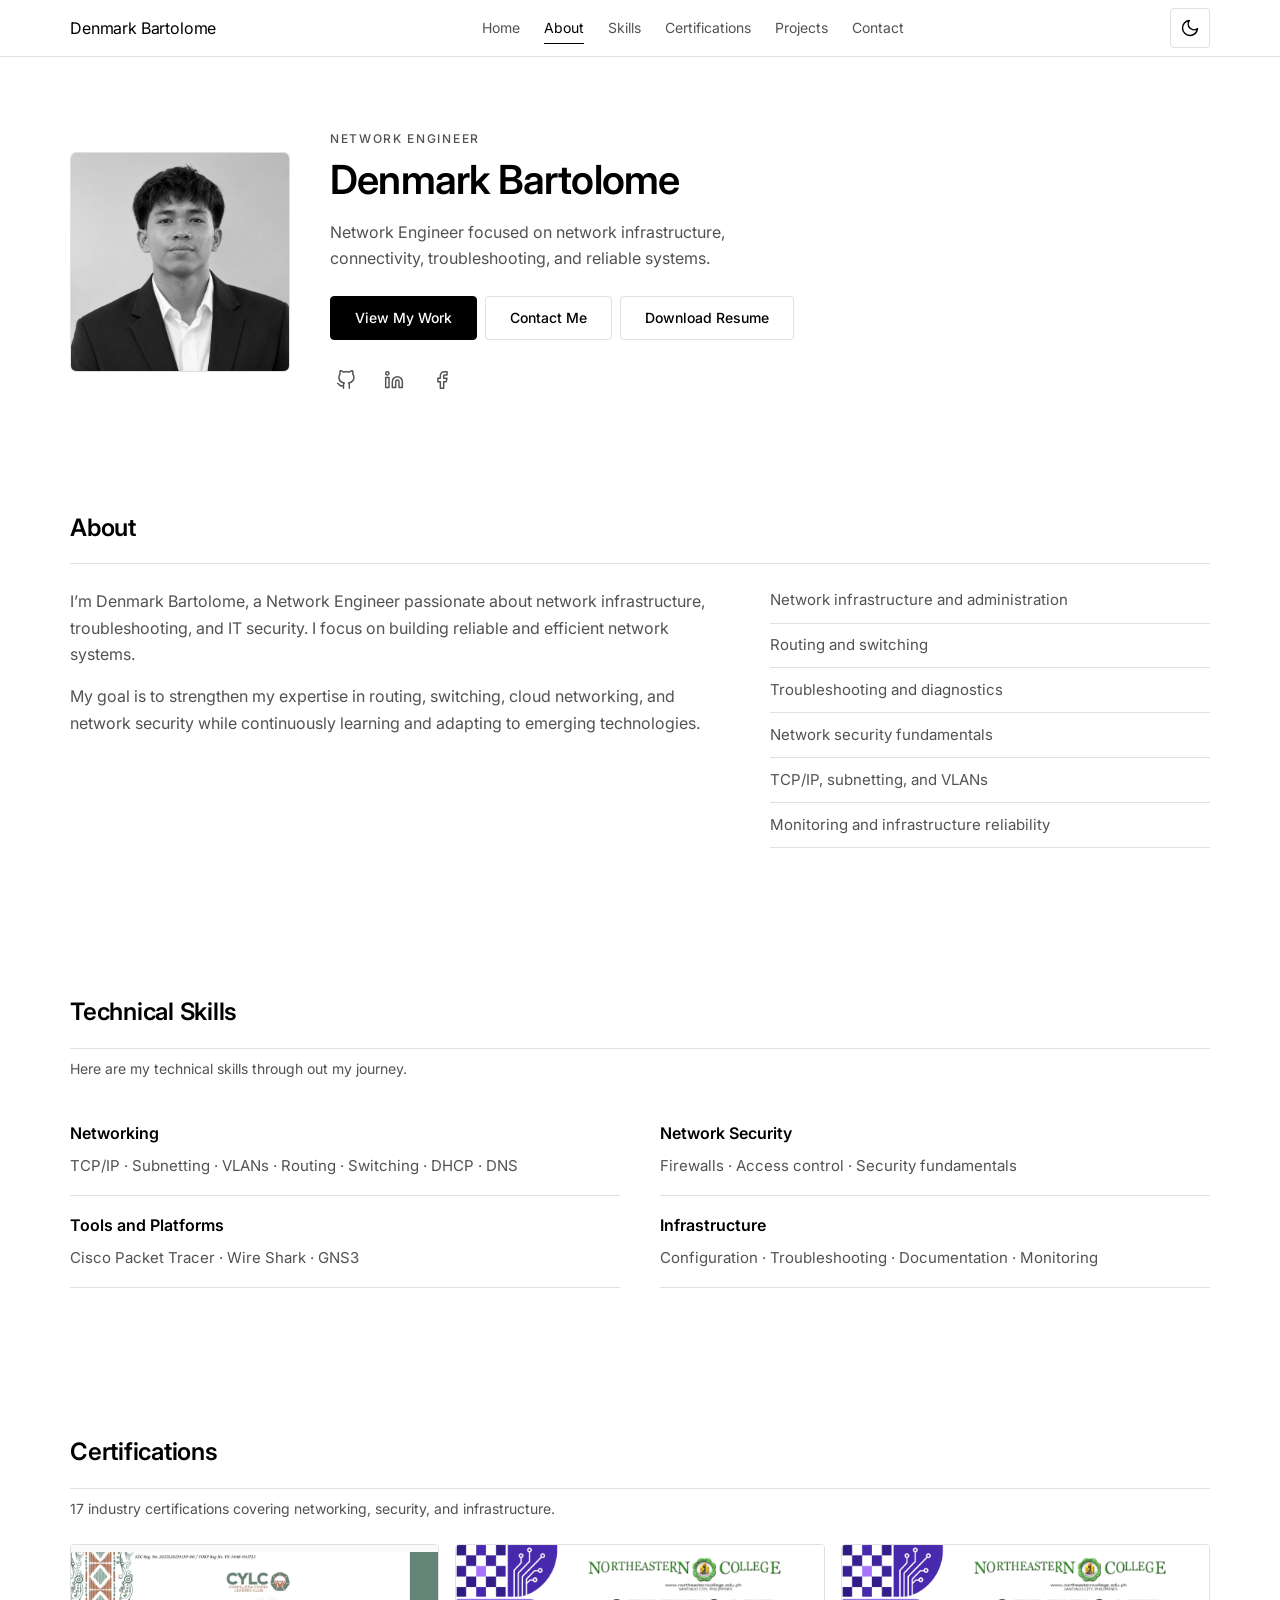
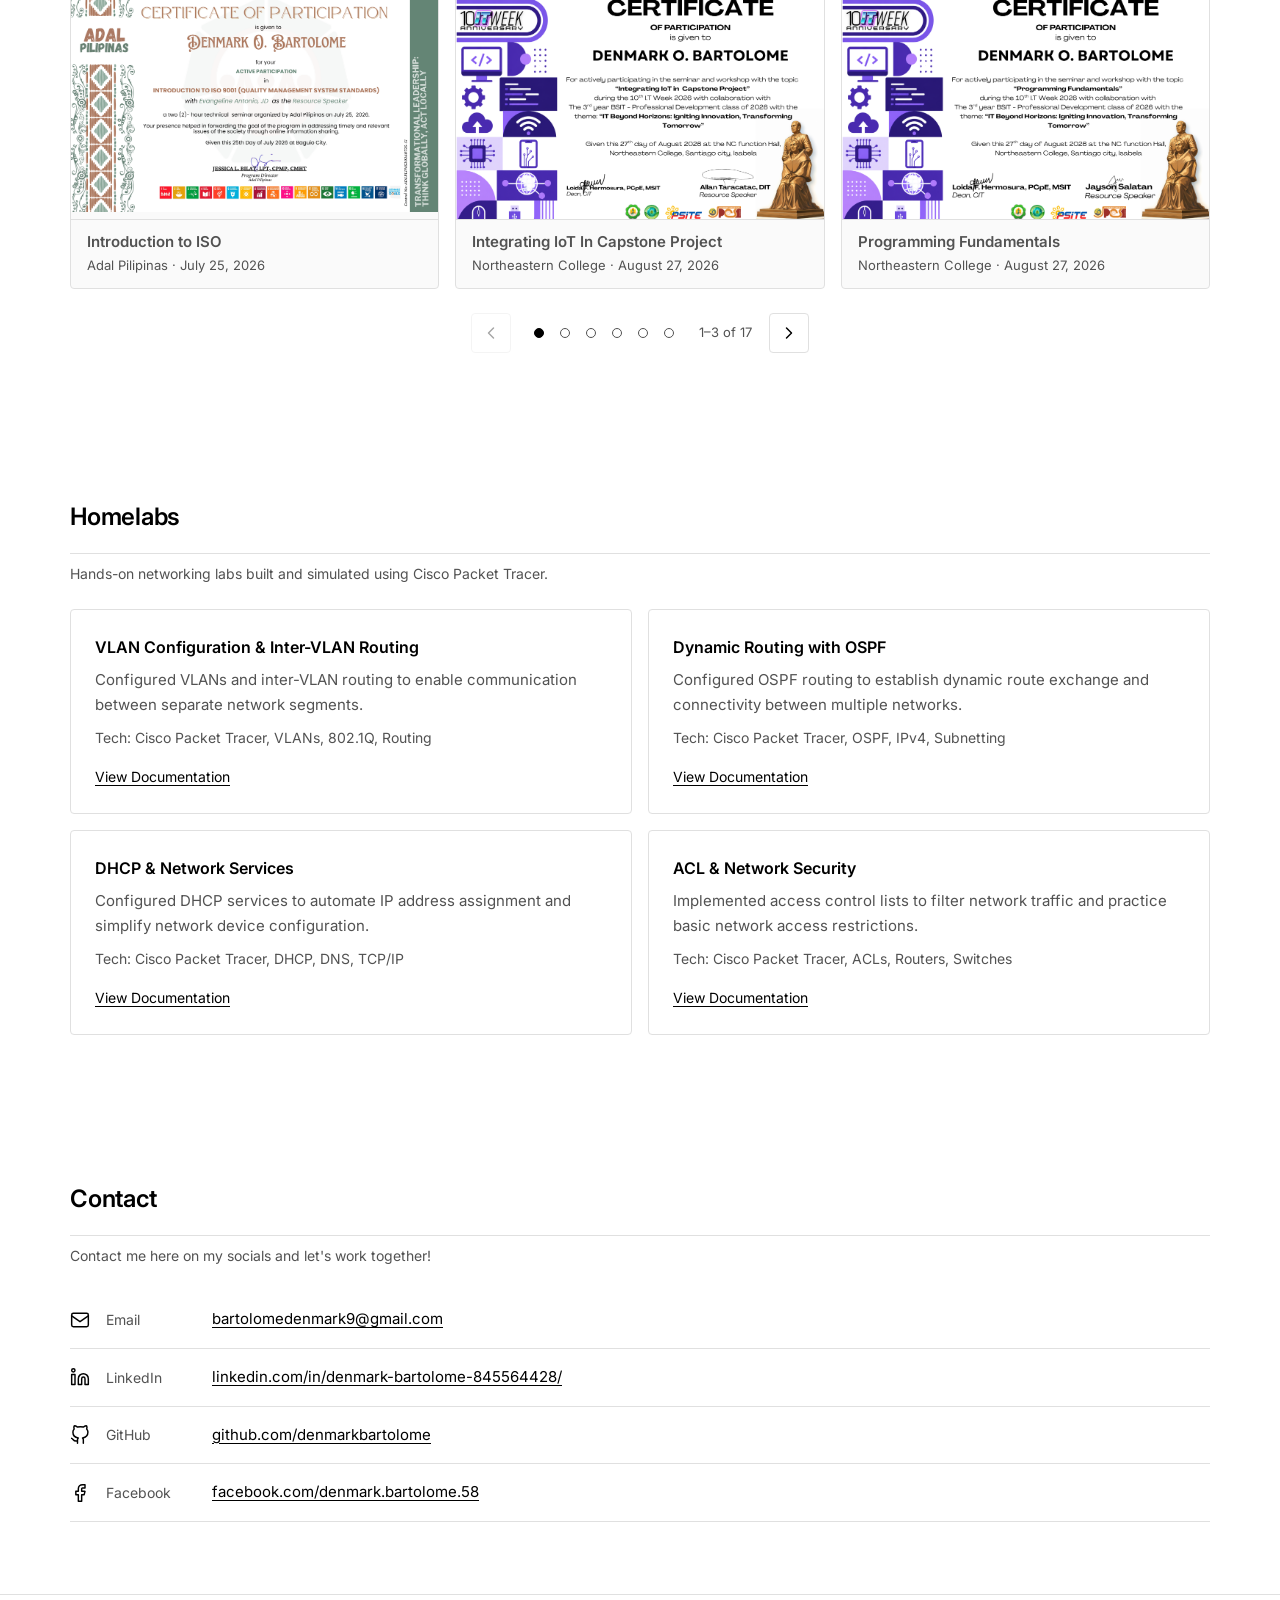
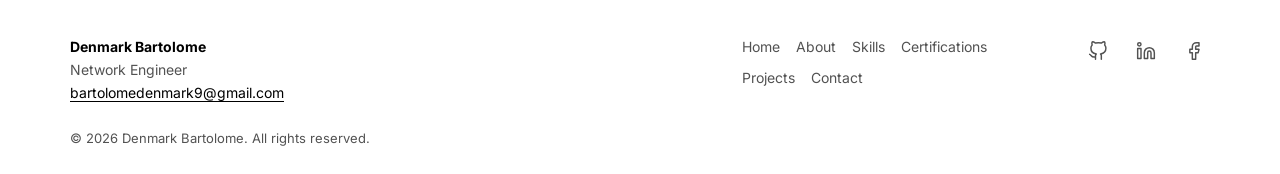
==== commit aee150f1: "Update index.html" ====
--- a/index.html
+++ b/index.html
@@ -60,10 +60,11 @@
       <p class="label" id="typed">NETWORK ENGINEER</p>
       <h1>Denmark Bartolome</h1>
       <p class="lead">Network Engineer focused on network infrastructure, connectivity, troubleshooting, and reliable systems.</p>
-      <div class="btn-row">
-        <a class="btn btn-primary" href="#projects">View My Work</a>
-        <a class="btn" href="#contact">Contact Me</a>
-      </div>
+        <div class="btn-row">
+     <a class="btn btn-primary" href="#projects">View My Work</a>
+     <a class="btn" href="#contact">Contact Me</a>
+     <a class="btn" href="assets/Denmark-Bartolome-Resume.pdf" download>Download Resume</a>
+   </div>
       <ul class="social" aria-label="Social links">
         <li><a href="https://github.com/your-username" target="_blank" rel="noopener noreferrer" aria-label="GitHub"><svg class="icon"><use href="#i-github"/></svg></a></li>
         <li><a href="https://linkedin.com/in/your-profile" target="_blank" rel="noopener noreferrer" aria-label="LinkedIn"><svg class="icon"><use href="#i-linkedin"/></svg></a></li>
--- a/css/style.css
+++ b/css/style.css
@@ -102,4 +102,14 @@
   .lead { font-size: 1.0625rem; margin-inline: auto; }
   .hero .btn-row, .hero .social { justify-content: center; }
   .hero .btn { min-height: 48px; font-size: .9375rem; }
-}+}
+
+.viewport{overflow:hidden;touch-action:pan-y;-webkit-user-select:none;user-select:none}
+.card img{-webkit-user-drag:none}
+.carousel-controls{flex-wrap:nowrap;max-width:100%}
+.dots{flex-wrap:wrap;justify-content:center;min-width:0}
+@media(max-width:639px){
+  .dots{display:none}
+  .carousel-controls{justify-content:space-between}
+  .count{flex:1}
+}
